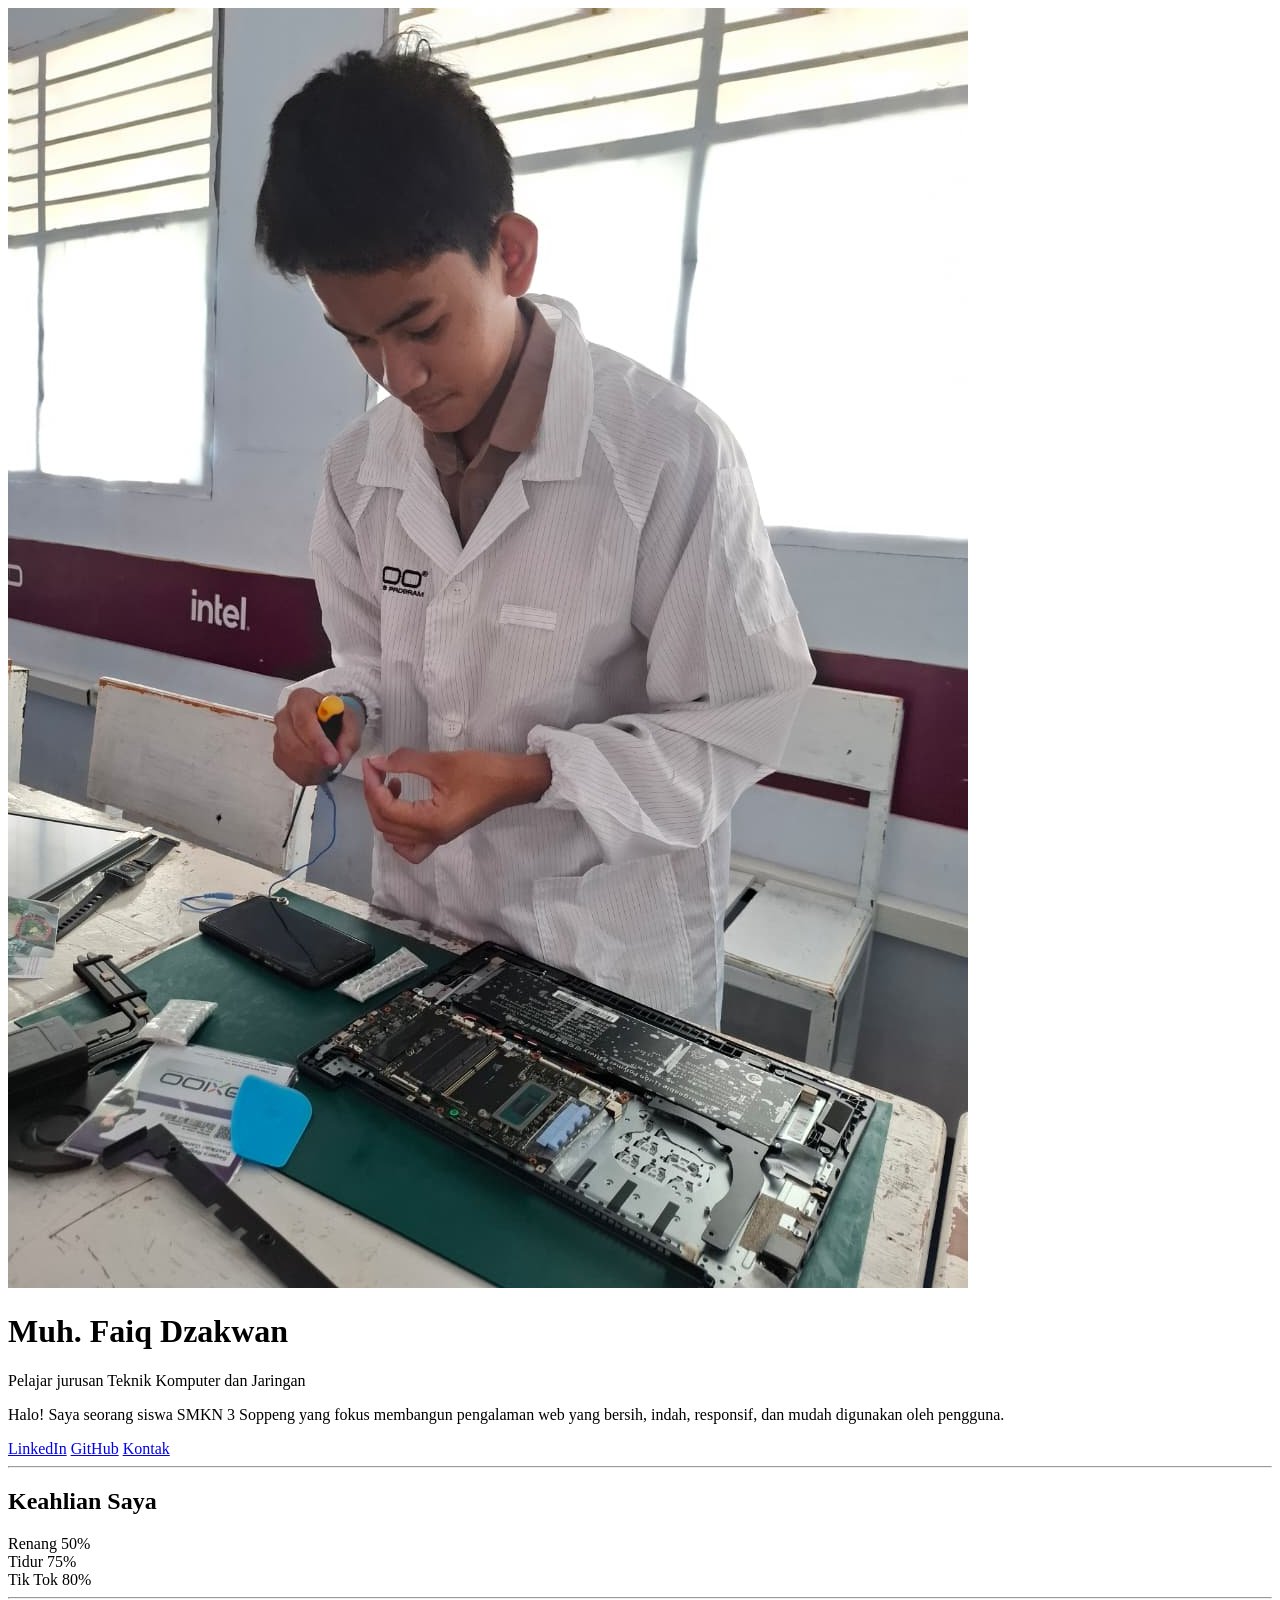
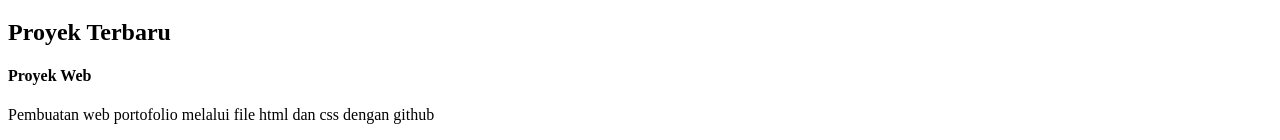
==== index.html @ ec6aa90c "Rename index (6).html to index.html" ====
<!DOCTYPE html>
<html lang="id">
<head>
    <meta charset="UTF-8">
    <meta name="viewport" content="width=device-width, initial-scale=1.0">
    <title>Muh. Faiq Dzakwan</title>
    <!-- Menghubungkan file CSS external -->
    <link rel="stylesheet" href="faiq.css">
    <!-- Menghubungkan library ikon gratis (Font Awesome) -->
    <link rel="stylesheet" href="https://cloudflare.com">
</head>
<body>

    <div class="card">
        <!-- 1. Foto Profil dengan Bingkai Efek Gradasi -->
        <div class="profile-frame">
            <img src="faiq.jpeg" alt="Foto Profil" class="profile-img">
        </div>

        <!-- 2. Identitas Diri -->
        <h1>Muh. Faiq Dzakwan</h1>
        <p class="role">Pelajar jurusan Teknik Komputer dan Jaringan</p>
        <p class="bio">Halo! Saya seorang siswa SMKN 3 Soppeng yang fokus membangun pengalaman web yang bersih, indah, responsif, dan mudah digunakan oleh pengguna.</p>

        <!-- 3. Tombol Sosial Media & Kontak -->
        <div class="social-links">
            <a href="#" class="btn btn-primary"><i class="fab fa-linkedin"></i> LinkedIn</a>
            <a href="#" class="btn btn-dark"><i class="fab fa-github"></i> GitHub</a>
            <a href="#" class="btn btn-success"><i class="fab fa-whatsapp"></i> Kontak</a>
        </div>


        <hr class="divider">

        <!-- 5. Bagian Keahlian (Skills) -->
        <div class="section">
            <h2 class="section-title"><i class="fas fa-laptop-code"></i> Keahlian Saya</h2>
            
            <div class="skill-item">
                <div class="skill-info">
                    <span>Renang</span>
                    <span>50%</span>
                </div>
                <div class="skill-bar"><div class="skill-per" style="width: 50%;"></div></div>
            </div>

            <div class="skill-item">
                <div class="skill-info">
                    <span>Tidur</span>
                    <span>75%</span>
                </div>
                <div class="skill-bar"><div class="skill-per" style="width: 75%;"></div></div>
            </div>

            <div class="skill-item">
                <div class="skill-info">
                    <span>Tik Tok</span>
                    <span>80%</span>
                </div>
                <div class="skill-bar"><div class="skill-per" style="width: 80%;"></div></div>
            </div>
        </div>

        <hr class="divider">

        <!-- 6. Bagian Pengalaman Terakhir / Proyek Unggulan -->
        <div class="section">
            <h2 class="section-title"><i class="fas fa-briefcase"></i> Proyek Terbaru</h2>
            <div class="project-box">
                <h4>Proyek Web</h4>
                <p>Pembuatan web portofolio melalui file html dan css dengan github</p>
            </div>
        </div>

    </div>

</body>
</html>
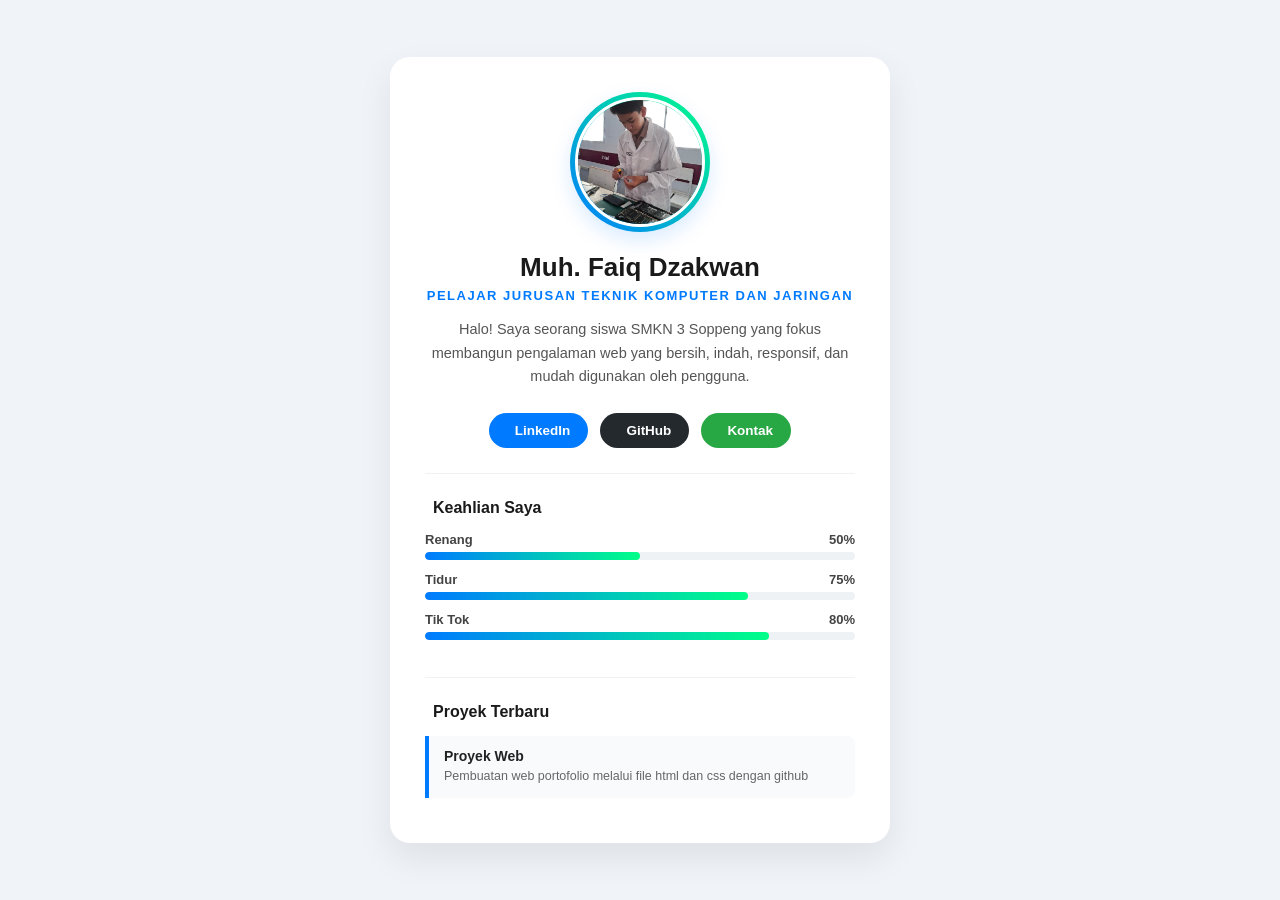
==== commit 0e54018a: "Update index.html" ====
--- a/index.html
+++ b/index.html
@@ -24,7 +24,7 @@
 
         <!-- 3. Tombol Sosial Media & Kontak -->
         <div class="social-links">
-            <a href="#" class="btn btn-primary"><i class="fab fa-linkedin"></i> LinkedIn</a>
+            <a href="https://github.com/MFaiq824" class="btn btn-primary"><i class="fab fa-linkedin"></i> LinkedIn</a>
             <a href="#" class="btn btn-dark"><i class="fab fa-github"></i> GitHub</a>
             <a href="#" class="btn btn-success"><i class="fab fa-whatsapp"></i> Kontak</a>
         </div>
--- a/faiq.css
+++ b/faiq.css
@@ -0,0 +1,214 @@
+/* ==========================================
+   RESET & DASAR
+   ========================================== */
+* {
+    margin: 0;
+    padding: 0;
+    box-sizing: border-box;
+    font-family: 'Segoe UI', Tahoma, Geneva, Verdana, sans-serif;
+}
+
+body {
+    background-color: #f0f4f8;
+    color: #333;
+    display: flex;
+    justify-content: center;
+    align-items: center;
+    min-height: 100vh;
+    padding: 40px 20px;
+}
+
+/* ==========================================
+   KARTU PORTOFOLIO UTAMA
+   ========================================== */
+.card {
+    background: #ffffff;
+    max-width: 500px;
+    width: 100%;
+    border-radius: 20px;
+    box-shadow: 0 15px 35px rgba(0,0,0,0.08);
+    padding: 35px;
+    display: flex;
+    flex-direction: column;
+}
+
+/* ==========================================
+   BORDER FOTO PROFIL
+   ========================================== */
+.profile-frame {
+    position: relative;
+    width: 140px;
+    height: 140px;
+    margin: 0 auto 20px;
+    border-radius: 50%;
+    background: linear-gradient(45deg, #007bff, #00ff88);
+    padding: 5px; 
+    box-shadow: 0 8px 20px rgba(0, 123, 255, 0.15);
+    transition: transform 0.3s ease;
+}
+
+.profile-frame:hover {
+    transform: scale(1.05) rotate(3deg);
+}
+
+.profile-img {
+    width: 100%;
+    height: 100%;
+    object-fit: cover;
+    border-radius: 50%;
+    background-color: #ccc;
+    border: 3px solid #ffffff; 
+}
+
+/* ==========================================
+   TEKS UTAMA
+   ========================================== */
+h1 {
+    font-size: 26px;
+    color: #1a1a1a;
+    margin-bottom: 5px;
+    text-align: center;
+}
+
+.role {
+    font-size: 13px;
+    color: #007bff;
+    font-weight: 700;
+    text-transform: uppercase;
+    letter-spacing: 1.5px;
+    margin-bottom: 15px;
+    text-align: center;
+}
+
+.bio {
+    font-size: 14.5px;
+    color: #555;
+    line-height: 1.6;
+    margin-bottom: 25px;
+    text-align: center;
+}
+
+/* ==========================================
+   TOMBOL SOSIAL MEDIA
+   ========================================== */
+.social-links {
+    display: flex;
+    justify-content: center;
+    gap: 12px;
+    flex-wrap: wrap;
+}
+
+.btn {
+    text-decoration: none;
+    color: #fff;
+    padding: 10px 18px;
+    border-radius: 30px;
+    font-size: 13.5px;
+    font-weight: 600;
+    transition: all 0.3s ease;
+    display: inline-flex;
+    align-items: center;
+    gap: 8px;
+}
+
+.btn:hover {
+    transform: translateY(-2px);
+    box-shadow: 0 5px 12px rgba(0,0,0,0.1);
+}
+
+.btn-primary { background-color: #007bff; }
+.btn-dark { background-color: #24292e; }
+.btn-success { background-color: #28a745; }
+
+/* Garis Pembatas Elemen */
+.divider {
+    border: 0;
+    height: 1px;
+    background: #eef2f5;
+    margin: 25px 0;
+}
+
+/* ==========================================
+   BAGIAN STATISTIK / PENCAPAIAN
+   ========================================== */
+.stats-container {
+    display: flex;
+    justify-content: space-around;
+    text-align: center;
+}
+
+.stat-box h3 {
+    font-size: 20px;
+    color: #1a1a1a;
+}
+
+.stat-box p {
+    font-size: 12px;
+    color: #777;
+    margin-top: 3px;
+}
+
+/* ==========================================
+   BAGIAN LAYANAN / SKILLS / PROYEK
+   ========================================== */
+.section {
+    width: 100%;
+}
+
+.section-title {
+    font-size: 16px;
+    color: #1a1a1a;
+    margin-bottom: 15px;
+    display: flex;
+    align-items: center;
+    gap: 8px;
+}
+
+/* Desain Progress Bar Keahlian */
+.skill-item {
+    margin-bottom: 12px;
+}
+
+.skill-info {
+    display: flex;
+    justify-content: space-between;
+    font-size: 13px;
+    font-weight: 600;
+    color: #444;
+    margin-bottom: 5px;
+}
+
+.skill-bar {
+    width: 100%;
+    height: 8px;
+    background-color: #eef2f5;
+    border-radius: 5px;
+    overflow: hidden;
+}
+
+.skill-per {
+    height: 100%;
+    background: linear-gradient(90deg, #007bff, #00ff88);
+    border-radius: 5px;
+}
+
+/* Desain Kotak Proyek */
+.project-box {
+    background-color: #f8fafc;
+    border-left: 4px solid #007bff;
+    padding: 12px 15px;
+    border-radius: 0 8px 8px 0;
+    margin-bottom: 10px;
+}
+
+.project-box h4 {
+    font-size: 14px;
+    color: #222;
+    margin-bottom: 4px;
+}
+
+.project-box p {
+    font-size: 12.5px;
+    color: #666;
+    line-height: 1.4;
+}
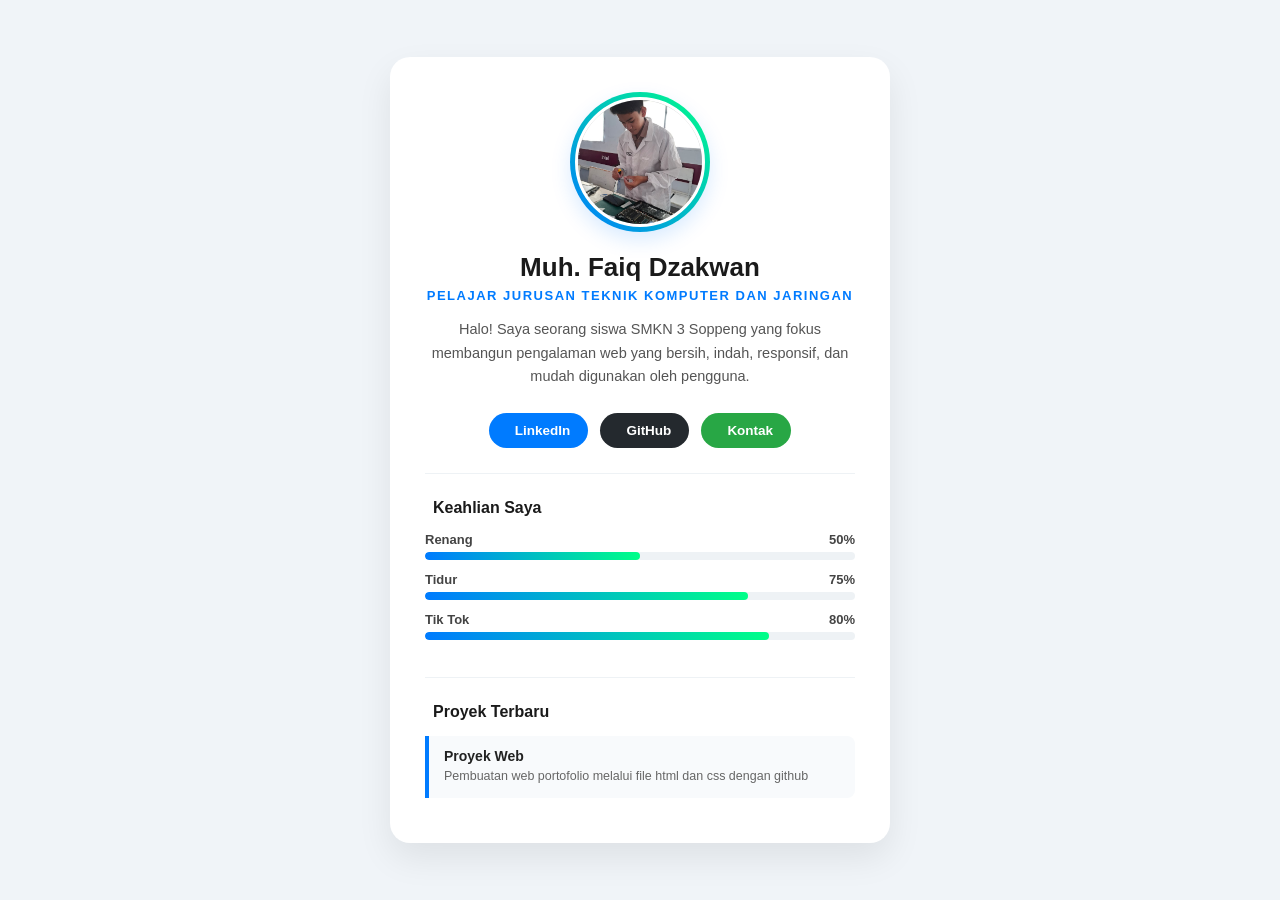
==== commit bda0064b: "Update index.html" ====
--- a/index.html
+++ b/index.html
@@ -24,8 +24,8 @@
 
         <!-- 3. Tombol Sosial Media & Kontak -->
         <div class="social-links">
-            <a href="https://github.com/MFaiq824" class="btn btn-primary"><i class="fab fa-linkedin"></i> LinkedIn</a>
-            <a href="#" class="btn btn-dark"><i class="fab fa-github"></i> GitHub</a>
+            <a href="#" class="btn btn-primary"><i class="fab fa-linkedin"></i> LinkedIn</a>
+            <a href="https://github.com/MFaiq824" class="btn btn-dark"><i class="fab fa-github"></i> GitHub</a>
             <a href="#" class="btn btn-success"><i class="fab fa-whatsapp"></i> Kontak</a>
         </div>
 
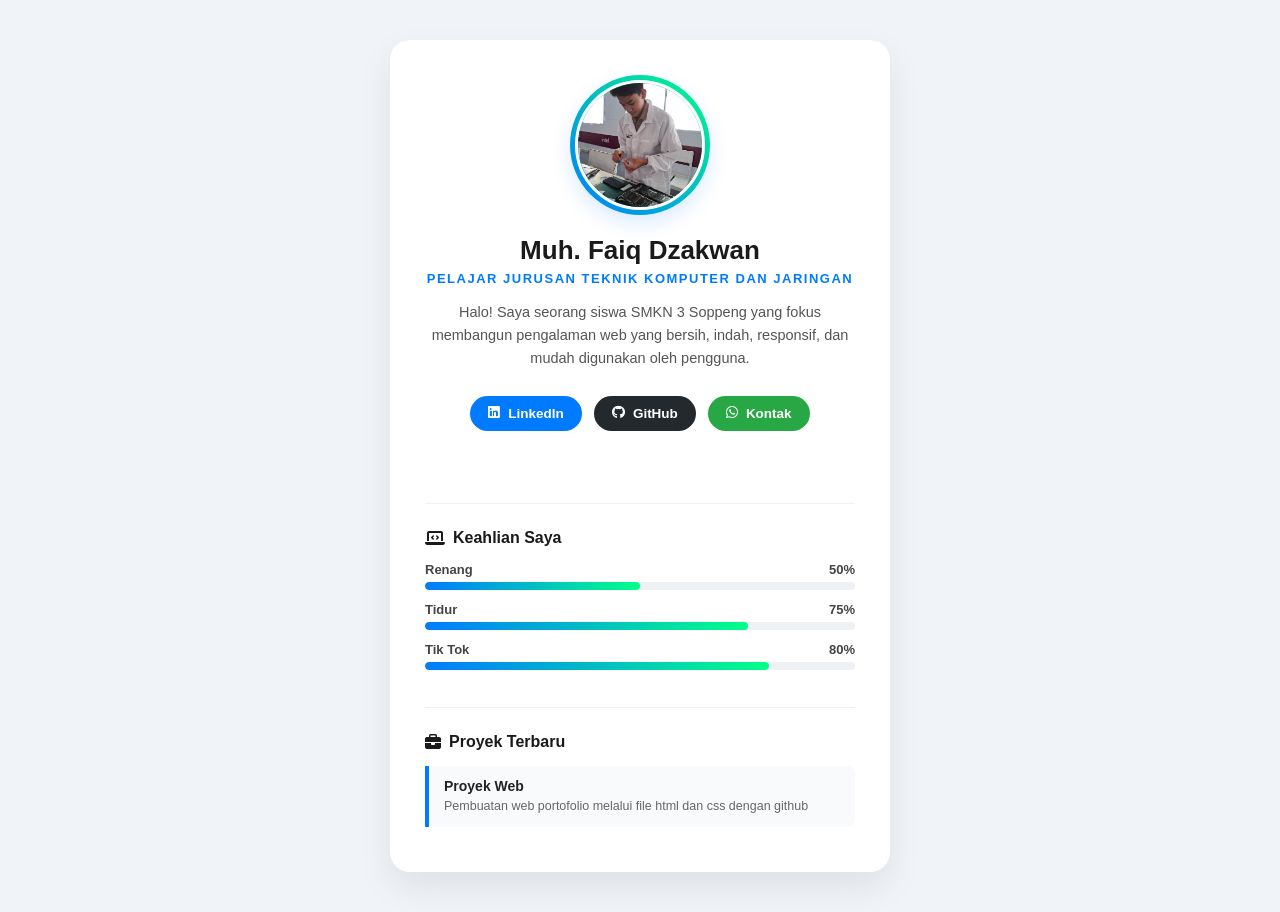
==== commit da6d3bd9: "Update index.html" ====
--- a/index.html
+++ b/index.html
@@ -5,9 +5,9 @@
     <meta name="viewport" content="width=device-width, initial-scale=1.0">
     <title>Muh. Faiq Dzakwan</title>
     <!-- Menghubungkan file CSS external -->
-    <link rel="stylesheet" href="faiq.css">
+    <link rel="stylesheet" href="style.css">
     <!-- Menghubungkan library ikon gratis (Font Awesome) -->
-    <link rel="stylesheet" href="https://cloudflare.com">
+    <link rel="stylesheet" href="https://cdnjs.cloudflare.com/ajax/libs/font-awesome/6.4.0/css/all.min.css">
 </head>
 <body>
 
@@ -25,8 +25,10 @@
         <!-- 3. Tombol Sosial Media & Kontak -->
         <div class="social-links">
             <a href="#" class="btn btn-primary"><i class="fab fa-linkedin"></i> LinkedIn</a>
-            <a href="https://github.com/MFaiq824" class="btn btn-dark"><i class="fab fa-github"></i> GitHub</a>
+            <a href="#" class="btn btn-dark"><i class="fab fa-github"></i> GitHub</a>
             <a href="#" class="btn btn-success"><i class="fab fa-whatsapp"></i> Kontak</a>
+            <!-- Tombol Buku Tamu Ditambahkan di Sini -->
+            <a href="bukutamu/bt.html" class="btn btn-warning"><i class="fas fa-book-open"></i> Buku Tamu</a>
         </div>
 
 
--- a/style.css
+++ b/style.css
@@ -0,0 +1,214 @@
+/* ==========================================
+   RESET & DASAR
+   ========================================== */
+* {
+    margin: 0;
+    padding: 0;
+    box-sizing: border-box;
+    font-family: 'Segoe UI', Tahoma, Geneva, Verdana, sans-serif;
+}
+
+body {
+    background-color: #f0f4f8;
+    color: #333;
+    display: flex;
+    justify-content: center;
+    align-items: center;
+    min-height: 100vh;
+    padding: 40px 20px;
+}
+
+/* ==========================================
+   KARTU PORTOFOLIO UTAMA
+   ========================================== */
+.card {
+    background: #ffffff;
+    max-width: 500px;
+    width: 100%;
+    border-radius: 20px;
+    box-shadow: 0 15px 35px rgba(0,0,0,0.08);
+    padding: 35px;
+    display: flex;
+    flex-direction: column;
+}
+
+/* ==========================================
+   BORDER FOTO PROFIL
+   ========================================== */
+.profile-frame {
+    position: relative;
+    width: 140px;
+    height: 140px;
+    margin: 0 auto 20px;
+    border-radius: 50%;
+    background: linear-gradient(45deg, #007bff, #00ff88);
+    padding: 5px; 
+    box-shadow: 0 8px 20px rgba(0, 123, 255, 0.15);
+    transition: transform 0.3s ease;
+}
+
+.profile-frame:hover {
+    transform: scale(1.05) rotate(3deg);
+}
+
+.profile-img {
+    width: 100%;
+    height: 100%;
+    object-fit: cover;
+    border-radius: 50%;
+    background-color: #ccc;
+    border: 3px solid #ffffff; 
+}
+
+/* ==========================================
+   TEKS UTAMA
+   ========================================== */
+h1 {
+    font-size: 26px;
+    color: #1a1a1a;
+    margin-bottom: 5px;
+    text-align: center;
+}
+
+.role {
+    font-size: 13px;
+    color: #007bff;
+    font-weight: 700;
+    text-transform: uppercase;
+    letter-spacing: 1.5px;
+    margin-bottom: 15px;
+    text-align: center;
+}
+
+.bio {
+    font-size: 14.5px;
+    color: #555;
+    line-height: 1.6;
+    margin-bottom: 25px;
+    text-align: center;
+}
+
+/* ==========================================
+   TOMBOL SOSIAL MEDIA
+   ========================================== */
+.social-links {
+    display: flex;
+    justify-content: center;
+    gap: 12px;
+    flex-wrap: wrap;
+}
+
+.btn {
+    text-decoration: none;
+    color: #fff;
+    padding: 10px 18px;
+    border-radius: 30px;
+    font-size: 13.5px;
+    font-weight: 600;
+    transition: all 0.3s ease;
+    display: inline-flex;
+    align-items: center;
+    gap: 8px;
+}
+
+.btn:hover {
+    transform: translateY(-2px);
+    box-shadow: 0 5px 12px rgba(0,0,0,0.1);
+}
+
+.btn-primary { background-color: #007bff; }
+.btn-dark { background-color: #24292e; }
+.btn-success { background-color: #28a745; }
+
+/* Garis Pembatas Elemen */
+.divider {
+    border: 0;
+    height: 1px;
+    background: #eef2f5;
+    margin: 25px 0;
+}
+
+/* ==========================================
+   BAGIAN STATISTIK / PENCAPAIAN
+   ========================================== */
+.stats-container {
+    display: flex;
+    justify-content: space-around;
+    text-align: center;
+}
+
+.stat-box h3 {
+    font-size: 20px;
+    color: #1a1a1a;
+}
+
+.stat-box p {
+    font-size: 12px;
+    color: #777;
+    margin-top: 3px;
+}
+
+/* ==========================================
+   BAGIAN LAYANAN / SKILLS / PROYEK
+   ========================================== */
+.section {
+    width: 100%;
+}
+
+.section-title {
+    font-size: 16px;
+    color: #1a1a1a;
+    margin-bottom: 15px;
+    display: flex;
+    align-items: center;
+    gap: 8px;
+}
+
+/* Desain Progress Bar Keahlian */
+.skill-item {
+    margin-bottom: 12px;
+}
+
+.skill-info {
+    display: flex;
+    justify-content: space-between;
+    font-size: 13px;
+    font-weight: 600;
+    color: #444;
+    margin-bottom: 5px;
+}
+
+.skill-bar {
+    width: 100%;
+    height: 8px;
+    background-color: #eef2f5;
+    border-radius: 5px;
+    overflow: hidden;
+}
+
+.skill-per {
+    height: 100%;
+    background: linear-gradient(90deg, #007bff, #00ff88);
+    border-radius: 5px;
+}
+
+/* Desain Kotak Proyek */
+.project-box {
+    background-color: #f8fafc;
+    border-left: 4px solid #007bff;
+    padding: 12px 15px;
+    border-radius: 0 8px 8px 0;
+    margin-bottom: 10px;
+}
+
+.project-box h4 {
+    font-size: 14px;
+    color: #222;
+    margin-bottom: 4px;
+}
+
+.project-box p {
+    font-size: 12.5px;
+    color: #666;
+    line-height: 1.4;
+}
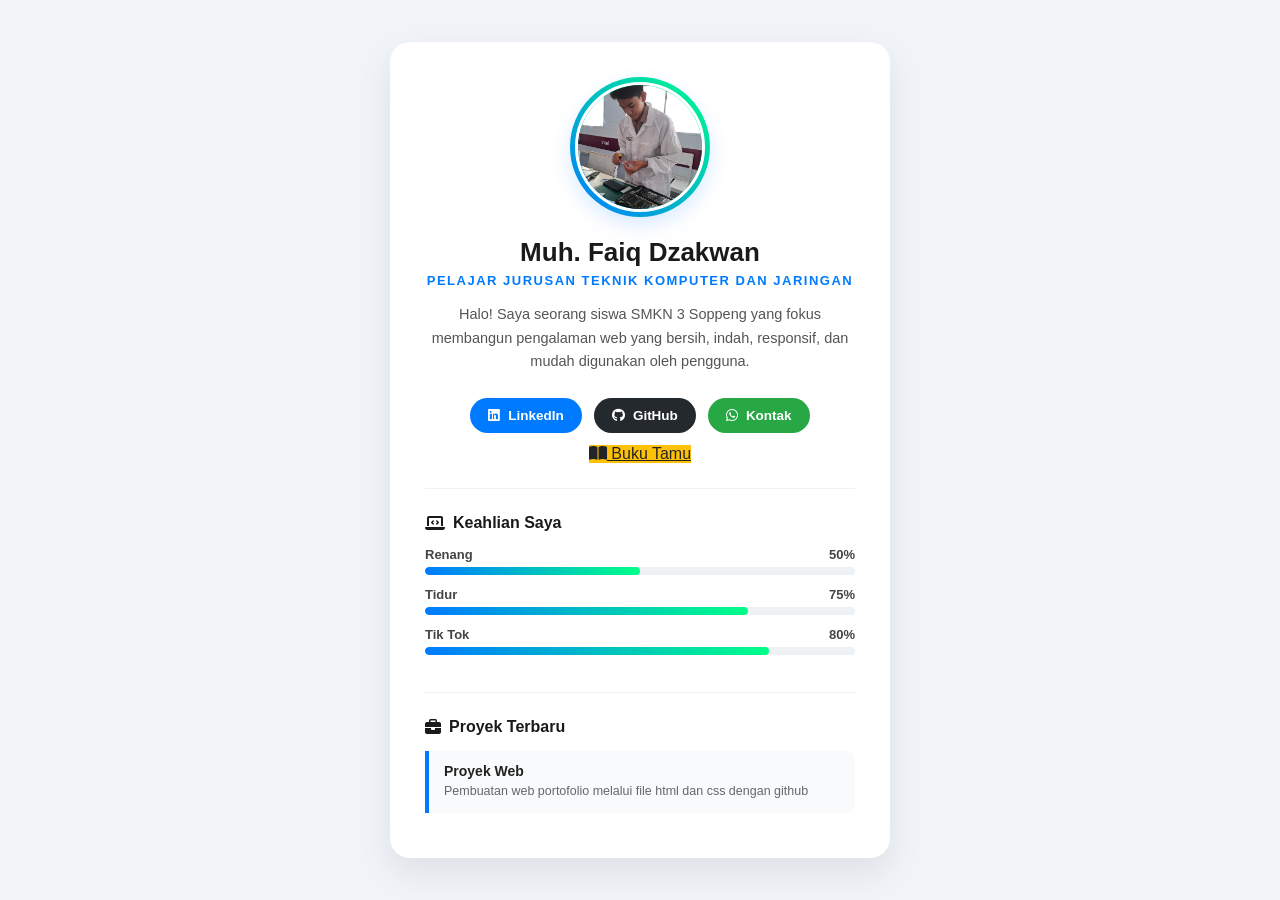
==== commit 3982a24c: "Update index.html" ====
--- a/index.html
+++ b/index.html
@@ -5,7 +5,7 @@
     <meta name="viewport" content="width=device-width, initial-scale=1.0">
     <title>Muh. Faiq Dzakwan</title>
     <!-- Menghubungkan file CSS external -->
-    <link rel="stylesheet" href="style.css">
+    <link rel="stylesheet" href="faiq.css">
     <!-- Menghubungkan library ikon gratis (Font Awesome) -->
     <link rel="stylesheet" href="https://cdnjs.cloudflare.com/ajax/libs/font-awesome/6.4.0/css/all.min.css">
 </head>
@@ -28,7 +28,7 @@
             <a href="#" class="btn btn-dark"><i class="fab fa-github"></i> GitHub</a>
             <a href="#" class="btn btn-success"><i class="fab fa-whatsapp"></i> Kontak</a>
             <!-- Tombol Buku Tamu Ditambahkan di Sini -->
-            <a href="bukutamu/bt.html" class="btn btn-warning"><i class="fas fa-book-open"></i> Buku Tamu</a>
+            <a href="bt.html" class="btn-warning"><i class="fas fa-book-open"></i> Buku Tamu</a>
         </div>
 
 
--- a/faiq.css
+++ b/faiq.css
@@ -0,0 +1,223 @@
+/* ==========================================
+   RESET & DASAR
+   ========================================== */
+* {
+    margin: 0;
+    padding: 0;
+    box-sizing: border-box;
+    font-family: 'Segoe UI', Tahoma, Geneva, Verdana, sans-serif;
+}
+
+body {
+    background-color: #f0f4f8;
+    color: #333;
+    display: flex;
+    justify-content: center;
+    align-items: center;
+    min-height: 100vh;
+    padding: 40px 20px;
+}
+
+/* ==========================================
+   KARTU PORTOFOLIO UTAMA
+   ========================================== */
+.card {
+    background: #ffffff;
+    max-width: 500px;
+    width: 100%;
+    border-radius: 20px;
+    box-shadow: 0 15px 35px rgba(0,0,0,0.08);
+    padding: 35px;
+    display: flex;
+    flex-direction: column;
+}
+
+/* ==========================================
+   BORDER FOTO PROFIL
+   ========================================== */
+.profile-frame {
+    position: relative;
+    width: 140px;
+    height: 140px;
+    margin: 0 auto 20px;
+    border-radius: 50%;
+    background: linear-gradient(45deg, #007bff, #00ff88);
+    padding: 5px; 
+    box-shadow: 0 8px 20px rgba(0, 123, 255, 0.15);
+    transition: transform 0.3s ease;
+}
+
+.profile-frame:hover {
+    transform: scale(1.05) rotate(3deg);
+}
+
+.profile-img {
+    width: 100%;
+    height: 100%;
+    object-fit: cover;
+    border-radius: 50%;
+    background-color: #ccc;
+    border: 3px solid #ffffff; 
+}
+
+/* ==========================================
+   TEKS UTAMA
+   ========================================== */
+h1 {
+    font-size: 26px;
+    color: #1a1a1a;
+    margin-bottom: 5px;
+    text-align: center;
+}
+
+.role {
+    font-size: 13px;
+    color: #007bff;
+    font-weight: 700;
+    text-transform: uppercase;
+    letter-spacing: 1.5px;
+    margin-bottom: 15px;
+    text-align: center;
+}
+
+.bio {
+    font-size: 14.5px;
+    color: #555;
+    line-height: 1.6;
+    margin-bottom: 25px;
+    text-align: center;
+}
+
+/* ==========================================
+   TOMBOL SOSIAL MEDIA
+   ========================================== */
+.social-links {
+    display: flex;
+    justify-content: center;
+    gap: 12px;
+    flex-wrap: wrap;
+}
+
+.btn {
+    text-decoration: none;
+    color: #fff;
+    padding: 10px 18px;
+    border-radius: 30px;
+    font-size: 13.5px;
+    font-weight: 600;
+    transition: all 0.3s ease;
+    display: inline-flex;
+    align-items: center;
+    gap: 8px;
+}
+
+.btn:hover {
+    transform: translateY(-2px);
+    box-shadow: 0 5px 12px rgba(0,0,0,0.1);
+}
+
+.btn-primary { background-color: #007bff; }
+.btn-dark { background-color: #24292e; }
+.btn-success { background-color: #28a745; }
+
+/* Garis Pembatas Elemen */
+.divider {
+    border: 0;
+    height: 1px;
+    background: #eef2f5;
+    margin: 25px 0;
+}
+
+/* ==========================================
+   BAGIAN STATISTIK / PENCAPAIAN
+   ========================================== */
+.stats-container {
+    display: flex;
+    justify-content: space-around;
+    text-align: center;
+}
+
+.stat-box h3 {
+    font-size: 20px;
+    color: #1a1a1a;
+}
+
+.stat-box p {
+    font-size: 12px;
+    color: #777;
+    margin-top: 3px;
+}
+
+/* ==========================================
+   BAGIAN LAYANAN / SKILLS / PROYEK
+   ========================================== */
+.section {
+    width: 100%;
+}
+
+.section-title {
+    font-size: 16px;
+    color: #1a1a1a;
+    margin-bottom: 15px;
+    display: flex;
+    align-items: center;
+    gap: 8px;
+}
+
+/* Desain Progress Bar Keahlian */
+.skill-item {
+    margin-bottom: 12px;
+}
+
+.skill-info {
+    display: flex;
+    justify-content: space-between;
+    font-size: 13px;
+    font-weight: 600;
+    color: #444;
+    margin-bottom: 5px;
+}
+
+.skill-bar {
+    width: 100%;
+    height: 8px;
+    background-color: #eef2f5;
+    border-radius: 5px;
+    overflow: hidden;
+}
+
+.skill-per {
+    height: 100%;
+    background: linear-gradient(90deg, #007bff, #00ff88);
+    border-radius: 5px;
+}
+
+/* Desain Kotak Proyek */
+.project-box {
+    background-color: #f8fafc;
+    border-left: 4px solid #007bff;
+    padding: 12px 15px;
+    border-radius: 0 8px 8px 0;
+    margin-bottom: 10px;
+}
+
+.project-box h4 {
+    font-size: 14px;
+    color: #222;
+    margin-bottom: 4px;
+}
+
+.project-box p {
+    font-size: 12.5px;
+    color: #666;
+    line-height: 1.4;
+}
+
+.btn-warning {
+    background-color: #ffc107;
+    color: #212529;
+}
+
+.btn-warning:hover {
+    background-color: #e0a800;
+}
